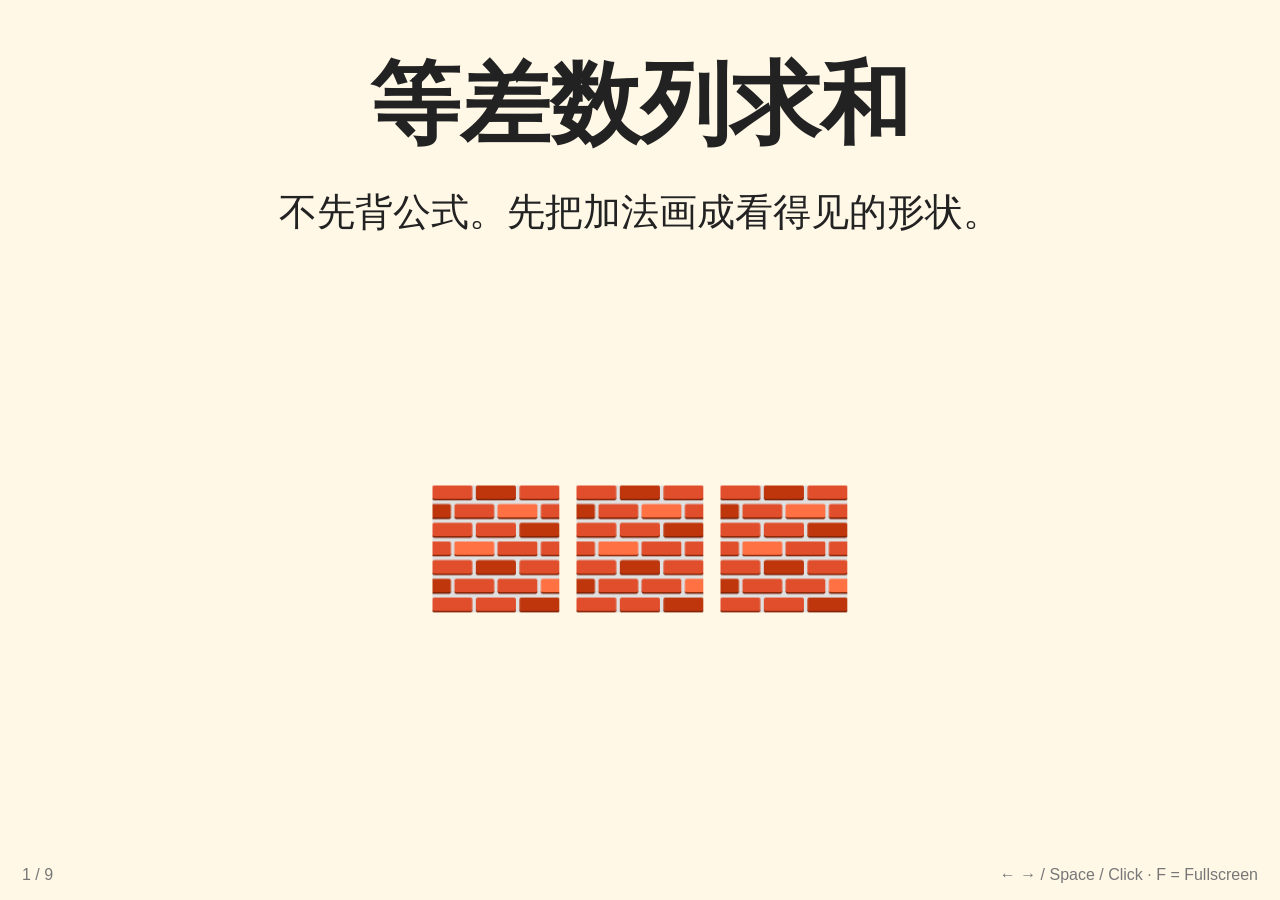
==== lessons/arithmetic-series-staircase/index.html @ 7492748a "Add arithmetic series staircase story deck" ====
<!doctype html>
<html lang="zh-CN">
<head>
  <meta charset="utf-8" />
  <meta name="viewport" content="width=device-width, initial-scale=1" />
  <title>等差数列求和：阶梯法</title>
  <link rel="stylesheet" href="../../assets/story-deck.css" />
</head>
<body>
<div class="deck">
  <section class="slide active">
    <h1>等差数列求和</h1>
    <p class="center">不先背公式。先把加法画成看得见的形状。</p>
    <div class="stage"><div class="emoji">🧱🧱🧱</div></div>
  </section>

  <section class="slide">
    <h2>今天的问题</h2>
    <div class="stage"><div class="formula big">1 + 2 + 3 + ... + 10 = ?</div></div>
    <p class="center">不要一个一个慢慢加。我们把它画出来。</p>
  </section>

  <section class="slide">
    <h2>把加法画成阶梯</h2>
    <div class="stage"><div class="card">
      <div class="block-row"><div class="block"></div></div>
      <div class="block-row"><div class="block"></div><div class="block"></div></div>
      <div class="block-row"><div class="block"></div><div class="block"></div><div class="block"></div></div>
      <div class="block-row"><div class="block"></div><div class="block"></div><div class="block"></div><div class="block"></div></div>
      <div class="block-row"><div class="block"></div><div class="block"></div><div class="block"></div><div class="block"></div><div class="block"></div></div>
      <div class="block-row"><div class="block"></div><div class="block"></div><div class="block"></div><div class="block"></div><div class="block"></div><div class="block"></div></div>
      <div class="block-row"><div class="block"></div><div class="block"></div><div class="block"></div><div class="block"></div><div class="block"></div><div class="block"></div><div class="block"></div></div>
      <div class="block-row"><div class="block"></div><div class="block"></div><div class="block"></div><div class="block"></div><div class="block"></div><div class="block"></div><div class="block"></div><div class="block"></div></div>
      <div class="block-row"><div class="block"></div><div class="block"></div><div class="block"></div><div class="block"></div><div class="block"></div><div class="block"></div><div class="block"></div><div class="block"></div><div class="block"></div></div>
      <div class="block-row"><div class="block"></div><div class="block"></div><div class="block"></div><div class="block"></div><div class="block"></div><div class="block"></div><div class="block"></div><div class="block"></div><div class="block"></div><div class="block"></div></div>
    </div></div>
    <p class="center">第 1 层 1 个，第 2 层 2 个……第 10 层 10 个。</p>
  </section>

  <section class="slide">
    <h2>复制一个阶梯，转过来</h2>
    <div class="stage"><div class="card med">🧱 阶梯 A<br>➕<br>🔄 阶梯 B</div><div class="big">➡</div><div class="card med">一个整齐的长方形</div></div>
    <p class="center">两个一样的阶梯，可以拼成一个好数的图形。</p>
  </section>

  <section class="slide">
    <h2>长方形更好数</h2>
    <div class="stage"><div class="card med">
      <p>10 行</p>
      <p>每行 11 个</p>
      <p class="big">10 × 11 = 110</p>
    </div></div>
    <p class="center">注意：这是两个阶梯的总数。</p>
  </section>

  <section class="slide">
    <h2>所以要除以 2</h2>
    <div class="stage"><div class="formula big">110 ÷ 2 = 55</div></div>
    <p class="center">因为我们只要其中一个阶梯。</p>
  </section>

  <section class="slide">
    <h2>得到答案</h2>
    <div class="stage"><div class="formula big">1 + 2 + ... + 10 = 55</div></div>
  </section>

  <section class="slide">
    <h2>推广到 1 加到 100</h2>
    <div class="stage"><div class="formula big">100 × 101 ÷ 2 = 5050</div></div>
    <p class="center">同样的方法：复制、转过来、拼成长方形。</p>
  </section>

  <section class="slide">
    <h2>真正的公式</h2>
    <div class="stage"><div class="note"><p class="big">总和 = (首项 + 末项) × 项数 ÷ 2</p><p>也可以理解成：平均数 × 个数。</p></div></div>
  </section>
</div>
<script src="../../assets/story-deck.js"></script>
</body>
</html>
---- assets/story-deck.css ----
:root {
  --bg: #fff8e7;
  --ink: #222;
  --muted: #666;
  --card: #fff;
  --line: #222;
  --accent: #ffb703;
}

* { box-sizing: border-box; }

html, body {
  margin: 0;
  width: 100%;
  height: 100%;
  background: var(--bg);
  color: var(--ink);
  font-family: -apple-system, BlinkMacSystemFont, "Segoe UI", "PingFang SC", "Microsoft YaHei", Arial, sans-serif;
}

body { overflow: hidden; }

.deck {
  width: 100vw;
  height: 100vh;
  position: relative;
  overflow: hidden;
}

.slide {
  position: absolute;
  inset: 0;
  display: none;
  padding: 6vh 7vw;
}

.slide.active {
  display: flex;
  flex-direction: column;
}

h1, h2 {
  margin: 0 0 2vh;
  line-height: 1.12;
  text-align: center;
}

h1 { font-size: clamp(44px, 7vw, 92px); }
h2 { font-size: clamp(34px, 5vw, 68px); }

p {
  margin: 0.7rem 0;
  font-size: clamp(24px, 3vw, 42px);
  line-height: 1.45;
}

.stage {
  flex: 1;
  display: flex;
  align-items: center;
  justify-content: center;
  gap: 28px;
  flex-wrap: wrap;
}

.card, .formula, .note {
  background: var(--card);
  border: 4px solid var(--line);
  border-radius: 24px;
  padding: 24px 34px;
  box-shadow: 0 8px 0 rgba(0, 0, 0, 0.16);
}

.note { border-left: 12px solid var(--accent); }

.big { font-size: clamp(46px, 7vw, 96px); font-weight: 900; }
.med { font-size: clamp(34px, 5vw, 68px); font-weight: 800; }
.center { text-align: center; }
.muted { color: var(--muted); }

.emoji { font-size: clamp(52px, 9vw, 132px); line-height: 1.05; }
.candy { font-size: clamp(38px, 5vw, 74px); }

.grid-5 {
  display: grid;
  grid-template-columns: repeat(5, minmax(90px, 1fr));
  gap: 18px;
  width: min(1100px, 90vw);
}

.cell {
  background: #fff;
  border: 3px solid #222;
  border-radius: 18px;
  padding: 16px;
  text-align: center;
  font-size: clamp(28px, 4vw, 52px);
}

.block-row { display: flex; justify-content: center; gap: 5px; margin: 4px 0; }
.block {
  width: clamp(22px, 3vw, 42px);
  height: clamp(22px, 3vw, 42px);
  border: 2px solid #222;
  background: #ffcb69;
}
.block.blue { background: #8ecae6; }

.footer, .help {
  position: fixed;
  bottom: 16px;
  font-size: 16px;
  color: #777;
  z-index: 10;
}
.footer { left: 22px; }
.help { right: 22px; }

table {
  border-collapse: collapse;
  background: #fff;
  font-size: clamp(22px, 3vw, 36px);
}
th, td { border: 3px solid #222; padding: 16px 24px; }

@media print {
  body { overflow: visible; }
  .deck { height: auto; overflow: visible; }
  .slide { position: relative; display: flex; height: 100vh; page-break-after: always; }
  .footer, .help { display: none; }
}
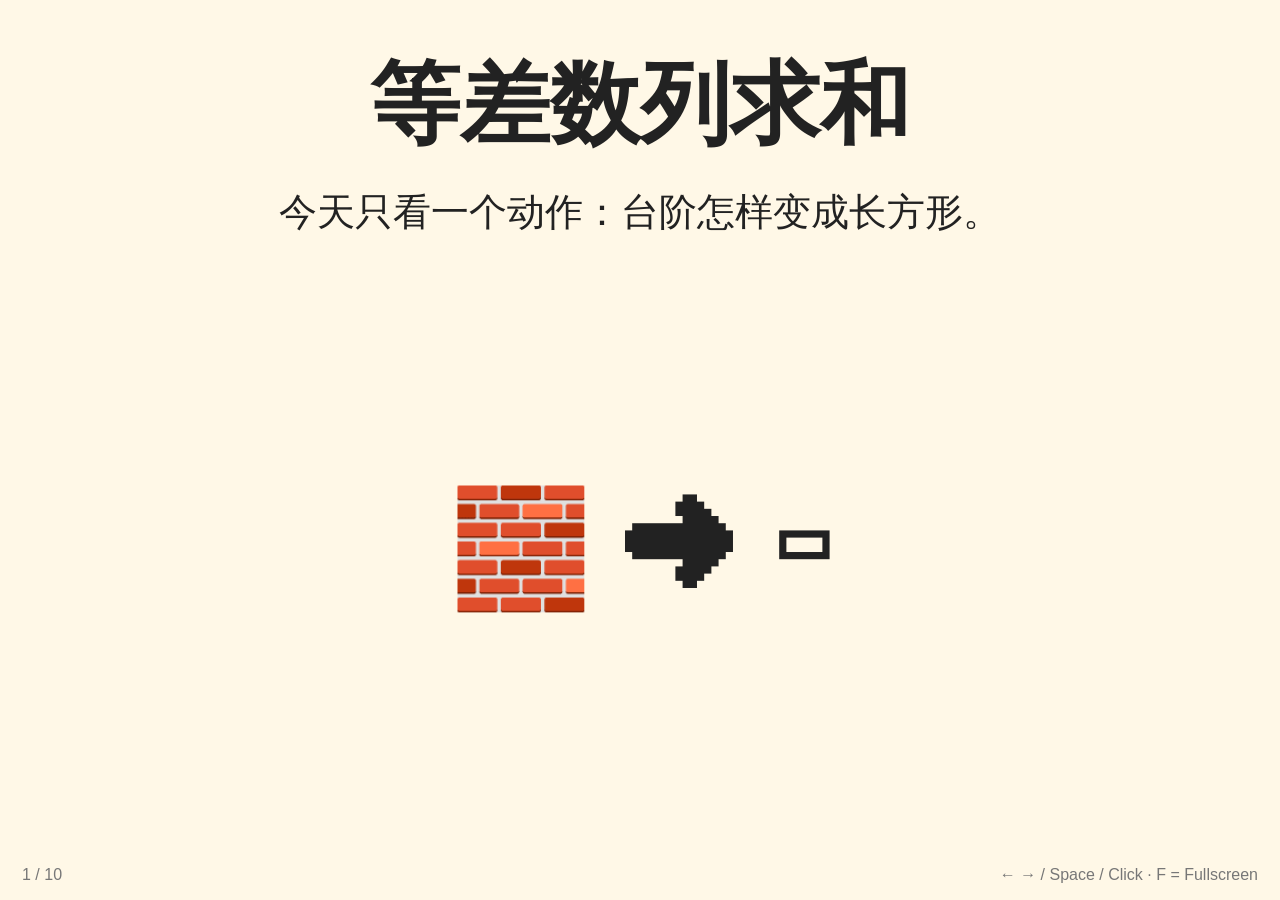
==== commit e0e3cce5: "Improve arithmetic series staircase animation" ====
--- a/lessons/arithmetic-series-staircase/index.html
+++ b/lessons/arithmetic-series-staircase/index.html
@@ -3,78 +3,276 @@
 <head>
   <meta charset="utf-8" />
   <meta name="viewport" content="width=device-width, initial-scale=1" />
-  <title>等差数列求和：阶梯法</title>
+  <title>等差数列求和：台阶变长方形</title>
   <link rel="stylesheet" href="../../assets/story-deck.css" />
+  <style>
+    :root { --unit: 30; --gap: 4; }
+
+    .stair-wrap {
+      display: inline-flex;
+      flex-direction: column;
+      align-items: flex-start;
+      gap: 4px;
+      padding: 28px;
+      background: #fff;
+      border: 4px solid #222;
+      border-radius: 24px;
+      box-shadow: 0 8px 0 rgba(0,0,0,.16);
+    }
+
+    .stair-row { display: flex; gap: 4px; }
+
+    .tiny-block {
+      width: 34px;
+      height: 34px;
+      border: 2px solid #222;
+      background: #ffcb69;
+      border-radius: 5px;
+    }
+
+    .sum-line {
+      display: flex;
+      flex-wrap: wrap;
+      justify-content: center;
+      gap: 14px;
+      font-size: clamp(26px, 4vw, 52px);
+      font-weight: 900;
+    }
+
+    .transform-stage {
+      width: min(1050px, 92vw);
+      height: min(560px, 62vh);
+      background: #fff;
+      border: 4px solid #222;
+      border-radius: 28px;
+      box-shadow: 0 8px 0 rgba(0,0,0,.16);
+      position: relative;
+      overflow: hidden;
+    }
+
+    .transform-stage svg {
+      width: 100%;
+      height: 100%;
+      display: block;
+    }
+
+    .sq-a {
+      fill: #ffcb69;
+      stroke: #222;
+      stroke-width: 2;
+    }
+
+    .sq-b {
+      fill: #8ecae6;
+      stroke: #222;
+      stroke-width: 2;
+    }
+
+    .copy-group {
+      opacity: 0;
+      transform-box: fill-box;
+      transform-origin: center;
+    }
+
+    .active .copy-group {
+      animation: copyStairIntoPlace 5.2s cubic-bezier(.2,.8,.2,1) forwards;
+    }
+
+    .active .pulse-border {
+      opacity: 0;
+      animation: borderPulse 5.2s ease-in-out forwards;
+    }
+
+    .active .phase-copy { animation: showCopyLabel 5.2s ease-in-out forwards; }
+    .active .phase-rectangle { animation: showRectangleLabel 5.2s ease-in-out forwards; }
+
+    @keyframes copyStairIntoPlace {
+      0%   { opacity: 0; transform: translate(310px, -80px) rotate(0deg); }
+      12%  { opacity: 1; transform: translate(310px, -80px) rotate(0deg); }
+      42%  { opacity: 1; transform: translate(310px, -80px) rotate(180deg); }
+      76%  { opacity: 1; transform: translate(0, 0) rotate(0deg); }
+      100% { opacity: 1; transform: translate(0, 0) rotate(0deg); }
+    }
+
+    @keyframes borderPulse {
+      0%, 72% { opacity: 0; }
+      82% { opacity: 1; }
+      100% { opacity: 1; }
+    }
+
+    @keyframes showCopyLabel {
+      0%, 10% { opacity: 0; }
+      16%, 62% { opacity: 1; }
+      72%, 100% { opacity: 0; }
+    }
+
+    @keyframes showRectangleLabel {
+      0%, 72% { opacity: 0; }
+      82%, 100% { opacity: 1; }
+    }
+
+    .svg-label {
+      font: 700 24px -apple-system, BlinkMacSystemFont, "Segoe UI", "PingFang SC", "Microsoft YaHei", Arial, sans-serif;
+      fill: #222;
+    }
+
+    .soft-label {
+      font: 700 20px -apple-system, BlinkMacSystemFont, "Segoe UI", "PingFang SC", "Microsoft YaHei", Arial, sans-serif;
+      fill: #666;
+    }
+
+    .replay {
+      position: absolute;
+      right: 18px;
+      bottom: 18px;
+      border: 3px solid #222;
+      background: #fff;
+      border-radius: 999px;
+      padding: 10px 18px;
+      font-size: 18px;
+      font-weight: 800;
+      cursor: pointer;
+    }
+
+    .count-card {
+      min-width: min(880px, 90vw);
+    }
+
+    .count-grid {
+      display: grid;
+      grid-template-columns: 1fr auto 1fr;
+      gap: 24px;
+      align-items: center;
+    }
+
+    @media (max-width: 760px) {
+      .tiny-block { width: 24px; height: 24px; }
+      .transform-stage { height: 58vh; }
+      .count-grid { grid-template-columns: 1fr; }
+    }
+  </style>
 </head>
 <body>
 <div class="deck">
   <section class="slide active">
     <h1>等差数列求和</h1>
-    <p class="center">不先背公式。先把加法画成看得见的形状。</p>
-    <div class="stage"><div class="emoji">🧱🧱🧱</div></div>
-  </section>
-
-  <section class="slide">
-    <h2>今天的问题</h2>
-    <div class="stage"><div class="formula big">1 + 2 + 3 + ... + 10 = ?</div></div>
-    <p class="center">不要一个一个慢慢加。我们把它画出来。</p>
-  </section>
-
-  <section class="slide">
-    <h2>把加法画成阶梯</h2>
-    <div class="stage"><div class="card">
-      <div class="block-row"><div class="block"></div></div>
-      <div class="block-row"><div class="block"></div><div class="block"></div></div>
-      <div class="block-row"><div class="block"></div><div class="block"></div><div class="block"></div></div>
-      <div class="block-row"><div class="block"></div><div class="block"></div><div class="block"></div><div class="block"></div></div>
-      <div class="block-row"><div class="block"></div><div class="block"></div><div class="block"></div><div class="block"></div><div class="block"></div></div>
-      <div class="block-row"><div class="block"></div><div class="block"></div><div class="block"></div><div class="block"></div><div class="block"></div><div class="block"></div></div>
-      <div class="block-row"><div class="block"></div><div class="block"></div><div class="block"></div><div class="block"></div><div class="block"></div><div class="block"></div><div class="block"></div></div>
-      <div class="block-row"><div class="block"></div><div class="block"></div><div class="block"></div><div class="block"></div><div class="block"></div><div class="block"></div><div class="block"></div><div class="block"></div></div>
-      <div class="block-row"><div class="block"></div><div class="block"></div><div class="block"></div><div class="block"></div><div class="block"></div><div class="block"></div><div class="block"></div><div class="block"></div><div class="block"></div></div>
-      <div class="block-row"><div class="block"></div><div class="block"></div><div class="block"></div><div class="block"></div><div class="block"></div><div class="block"></div><div class="block"></div><div class="block"></div><div class="block"></div><div class="block"></div></div>
-    </div></div>
-    <p class="center">第 1 层 1 个，第 2 层 2 个……第 10 层 10 个。</p>
-  </section>
-
-  <section class="slide">
-    <h2>复制一个阶梯，转过来</h2>
-    <div class="stage"><div class="card med">🧱 阶梯 A<br>➕<br>🔄 阶梯 B</div><div class="big">➡</div><div class="card med">一个整齐的长方形</div></div>
-    <p class="center">两个一样的阶梯，可以拼成一个好数的图形。</p>
-  </section>
-
-  <section class="slide">
-    <h2>长方形更好数</h2>
-    <div class="stage"><div class="card med">
-      <p>10 行</p>
-      <p>每行 11 个</p>
-      <p class="big">10 × 11 = 110</p>
-    </div></div>
-    <p class="center">注意：这是两个阶梯的总数。</p>
-  </section>
-
-  <section class="slide">
-    <h2>所以要除以 2</h2>
-    <div class="stage"><div class="formula big">110 ÷ 2 = 55</div></div>
-    <p class="center">因为我们只要其中一个阶梯。</p>
-  </section>
-
-  <section class="slide">
-    <h2>得到答案</h2>
-    <div class="stage"><div class="formula big">1 + 2 + ... + 10 = 55</div></div>
-  </section>
-
-  <section class="slide">
-    <h2>推广到 1 加到 100</h2>
-    <div class="stage"><div class="formula big">100 × 101 ÷ 2 = 5050</div></div>
-    <p class="center">同样的方法：复制、转过来、拼成长方形。</p>
-  </section>
-
-  <section class="slide">
-    <h2>真正的公式</h2>
-    <div class="stage"><div class="note"><p class="big">总和 = (首项 + 末项) × 项数 ÷ 2</p><p>也可以理解成：平均数 × 个数。</p></div></div>
+    <p class="center">今天只看一个动作：台阶怎样变成长方形。</p>
+    <div class="stage"><div class="emoji">🧱 ➜ ▭</div></div>
+  </section>
+
+  <section class="slide">
+    <h2>有 8 个台阶</h2>
+    <p class="center">第 1 层 1 块，第 2 层 2 块……第 8 层 8 块。</p>
+    <div class="stage">
+      <div class="stair-wrap" aria-label="8 level staircase">
+        <div class="stair-row"><div class="tiny-block"></div></div>
+        <div class="stair-row"><div class="tiny-block"></div><div class="tiny-block"></div></div>
+        <div class="stair-row"><div class="tiny-block"></div><div class="tiny-block"></div><div class="tiny-block"></div></div>
+        <div class="stair-row"><div class="tiny-block"></div><div class="tiny-block"></div><div class="tiny-block"></div><div class="tiny-block"></div></div>
+        <div class="stair-row"><div class="tiny-block"></div><div class="tiny-block"></div><div class="tiny-block"></div><div class="tiny-block"></div><div class="tiny-block"></div></div>
+        <div class="stair-row"><div class="tiny-block"></div><div class="tiny-block"></div><div class="tiny-block"></div><div class="tiny-block"></div><div class="tiny-block"></div><div class="tiny-block"></div></div>
+        <div class="stair-row"><div class="tiny-block"></div><div class="tiny-block"></div><div class="tiny-block"></div><div class="tiny-block"></div><div class="tiny-block"></div><div class="tiny-block"></div><div class="tiny-block"></div></div>
+        <div class="stair-row"><div class="tiny-block"></div><div class="tiny-block"></div><div class="tiny-block"></div><div class="tiny-block"></div><div class="tiny-block"></div><div class="tiny-block"></div><div class="tiny-block"></div><div class="tiny-block"></div></div>
+      </div>
+    </div>
+  </section>
+
+  <section class="slide">
+    <h2>问题</h2>
+    <div class="stage"><div class="formula big">1 + 2 + 3 + 4 + 5 + 6 + 7 + 8 = ?</div></div>
+    <p class="center">一个一个数可以，但太慢。有没有更好数的形状？</p>
+  </section>
+
+  <section class="slide transform-slide">
+    <h2>复制一个台阶，让它补上缺口</h2>
+    <div class="stage">
+      <div class="transform-stage" id="transformStage">
+        <svg viewBox="0 0 760 420" role="img" aria-label="A staircase is copied, rotated, and moved to complete a rectangle">
+          <text x="76" y="48" class="soft-label">原来的台阶</text>
+          <text x="486" y="48" class="soft-label phase-copy">复制一份，旋转，再移动</text>
+          <text x="236" y="390" class="svg-label phase-rectangle">咔！两个台阶合成一个长方形</text>
+
+          <g transform="translate(170 76)">
+            <g class="original-group">
+              <rect class="sq-a" x="0" y="0" width="34" height="34" rx="4" />
+              <rect class="sq-a" x="0" y="38" width="34" height="34" rx="4" /><rect class="sq-a" x="38" y="38" width="34" height="34" rx="4" />
+              <rect class="sq-a" x="0" y="76" width="34" height="34" rx="4" /><rect class="sq-a" x="38" y="76" width="34" height="34" rx="4" /><rect class="sq-a" x="76" y="76" width="34" height="34" rx="4" />
+              <rect class="sq-a" x="0" y="114" width="34" height="34" rx="4" /><rect class="sq-a" x="38" y="114" width="34" height="34" rx="4" /><rect class="sq-a" x="76" y="114" width="34" height="34" rx="4" /><rect class="sq-a" x="114" y="114" width="34" height="34" rx="4" />
+              <rect class="sq-a" x="0" y="152" width="34" height="34" rx="4" /><rect class="sq-a" x="38" y="152" width="34" height="34" rx="4" /><rect class="sq-a" x="76" y="152" width="34" height="34" rx="4" /><rect class="sq-a" x="114" y="152" width="34" height="34" rx="4" /><rect class="sq-a" x="152" y="152" width="34" height="34" rx="4" />
+              <rect class="sq-a" x="0" y="190" width="34" height="34" rx="4" /><rect class="sq-a" x="38" y="190" width="34" height="34" rx="4" /><rect class="sq-a" x="76" y="190" width="34" height="34" rx="4" /><rect class="sq-a" x="114" y="190" width="34" height="34" rx="4" /><rect class="sq-a" x="152" y="190" width="34" height="34" rx="4" /><rect class="sq-a" x="190" y="190" width="34" height="34" rx="4" />
+              <rect class="sq-a" x="0" y="228" width="34" height="34" rx="4" /><rect class="sq-a" x="38" y="228" width="34" height="34" rx="4" /><rect class="sq-a" x="76" y="228" width="34" height="34" rx="4" /><rect class="sq-a" x="114" y="228" width="34" height="34" rx="4" /><rect class="sq-a" x="152" y="228" width="34" height="34" rx="4" /><rect class="sq-a" x="190" y="228" width="34" height="34" rx="4" /><rect class="sq-a" x="228" y="228" width="34" height="34" rx="4" />
+              <rect class="sq-a" x="0" y="266" width="34" height="34" rx="4" /><rect class="sq-a" x="38" y="266" width="34" height="34" rx="4" /><rect class="sq-a" x="76" y="266" width="34" height="34" rx="4" /><rect class="sq-a" x="114" y="266" width="34" height="34" rx="4" /><rect class="sq-a" x="152" y="266" width="34" height="34" rx="4" /><rect class="sq-a" x="190" y="266" width="34" height="34" rx="4" /><rect class="sq-a" x="228" y="266" width="34" height="34" rx="4" /><rect class="sq-a" x="266" y="266" width="34" height="34" rx="4" />
+            </g>
+
+            <g class="copy-group">
+              <rect class="sq-b" x="38" y="0" width="34" height="34" rx="4" /><rect class="sq-b" x="76" y="0" width="34" height="34" rx="4" /><rect class="sq-b" x="114" y="0" width="34" height="34" rx="4" /><rect class="sq-b" x="152" y="0" width="34" height="34" rx="4" /><rect class="sq-b" x="190" y="0" width="34" height="34" rx="4" /><rect class="sq-b" x="228" y="0" width="34" height="34" rx="4" /><rect class="sq-b" x="266" y="0" width="34" height="34" rx="4" /><rect class="sq-b" x="304" y="0" width="34" height="34" rx="4" />
+              <rect class="sq-b" x="76" y="38" width="34" height="34" rx="4" /><rect class="sq-b" x="114" y="38" width="34" height="34" rx="4" /><rect class="sq-b" x="152" y="38" width="34" height="34" rx="4" /><rect class="sq-b" x="190" y="38" width="34" height="34" rx="4" /><rect class="sq-b" x="228" y="38" width="34" height="34" rx="4" /><rect class="sq-b" x="266" y="38" width="34" height="34" rx="4" /><rect class="sq-b" x="304" y="38" width="34" height="34" rx="4" />
+              <rect class="sq-b" x="114" y="76" width="34" height="34" rx="4" /><rect class="sq-b" x="152" y="76" width="34" height="34" rx="4" /><rect class="sq-b" x="190" y="76" width="34" height="34" rx="4" /><rect class="sq-b" x="228" y="76" width="34" height="34" rx="4" /><rect class="sq-b" x="266" y="76" width="34" height="34" rx="4" /><rect class="sq-b" x="304" y="76" width="34" height="34" rx="4" />
+              <rect class="sq-b" x="152" y="114" width="34" height="34" rx="4" /><rect class="sq-b" x="190" y="114" width="34" height="34" rx="4" /><rect class="sq-b" x="228" y="114" width="34" height="34" rx="4" /><rect class="sq-b" x="266" y="114" width="34" height="34" rx="4" /><rect class="sq-b" x="304" y="114" width="34" height="34" rx="4" />
+              <rect class="sq-b" x="190" y="152" width="34" height="34" rx="4" /><rect class="sq-b" x="228" y="152" width="34" height="34" rx="4" /><rect class="sq-b" x="266" y="152" width="34" height="34" rx="4" /><rect class="sq-b" x="304" y="152" width="34" height="34" rx="4" />
+              <rect class="sq-b" x="228" y="190" width="34" height="34" rx="4" /><rect class="sq-b" x="266" y="190" width="34" height="34" rx="4" /><rect class="sq-b" x="304" y="190" width="34" height="34" rx="4" />
+              <rect class="sq-b" x="266" y="228" width="34" height="34" rx="4" /><rect class="sq-b" x="304" y="228" width="34" height="34" rx="4" />
+              <rect class="sq-b" x="304" y="266" width="34" height="34" rx="4" />
+            </g>
+
+            <rect class="pulse-border" x="-6" y="-6" width="350" height="312" rx="8" fill="none" stroke="#fb8500" stroke-width="5" />
+          </g>
+        </svg>
+        <button class="replay" type="button" onclick="replayTransform(event)">重播动画</button>
+      </div>
+    </div>
+  </section>
+
+  <section class="slide">
+    <h2>现在它很好数</h2>
+    <div class="stage">
+      <div class="card count-card">
+        <div class="count-grid">
+          <div class="med center">8 行</div>
+          <div class="big">×</div>
+          <div class="med center">每行 9 块</div>
+        </div>
+        <p class="center big">8 × 9 = 72</p>
+      </div>
+    </div>
+    <p class="center">但注意：这个长方形包含了两个一样的台阶。</p>
+  </section>
+
+  <section class="slide">
+    <h2>所以只要一半</h2>
+    <div class="stage"><div class="formula big">72 ÷ 2 = 36</div></div>
+    <p class="center">原来的一个台阶，就是 36 块。</p>
+  </section>
+
+  <section class="slide">
+    <h2>答案</h2>
+    <div class="stage"><div class="formula big">1 + 2 + 3 + ... + 8 = 36</div></div>
+  </section>
+
+  <section class="slide">
+    <h2>真正应该记住的不是答案</h2>
+    <div class="stage"><div class="note"><p class="big">台阶 × 2 = 长方形</p><p>一个台阶 = 长方形 ÷ 2</p></div></div>
+  </section>
+
+  <section class="slide">
+    <h2>推广</h2>
+    <div class="stage"><div class="note"><p class="big">1 + 2 + ... + n</p><p>复制一份，拼成 n 行，每行 n+1 个。</p><p class="big">n × (n + 1) ÷ 2</p></div></div>
+  </section>
+
+  <section class="slide">
+    <h2>更一般的公式</h2>
+    <div class="stage"><div class="note"><p class="big">总和 = (首项 + 末项) × 项数 ÷ 2</p><p>本质上就是：两个相同的序列拼成一个长方形。</p></div></div>
   </section>
 </div>
 <script src="../../assets/story-deck.js"></script>
+<script>
+  function replayTransform(event) {
+    event.stopPropagation();
+    const slide = document.querySelector('.transform-slide');
+    slide.classList.remove('active');
+    void slide.offsetWidth;
+    slide.classList.add('active');
+  }
+</script>
 </body>
 </html>
